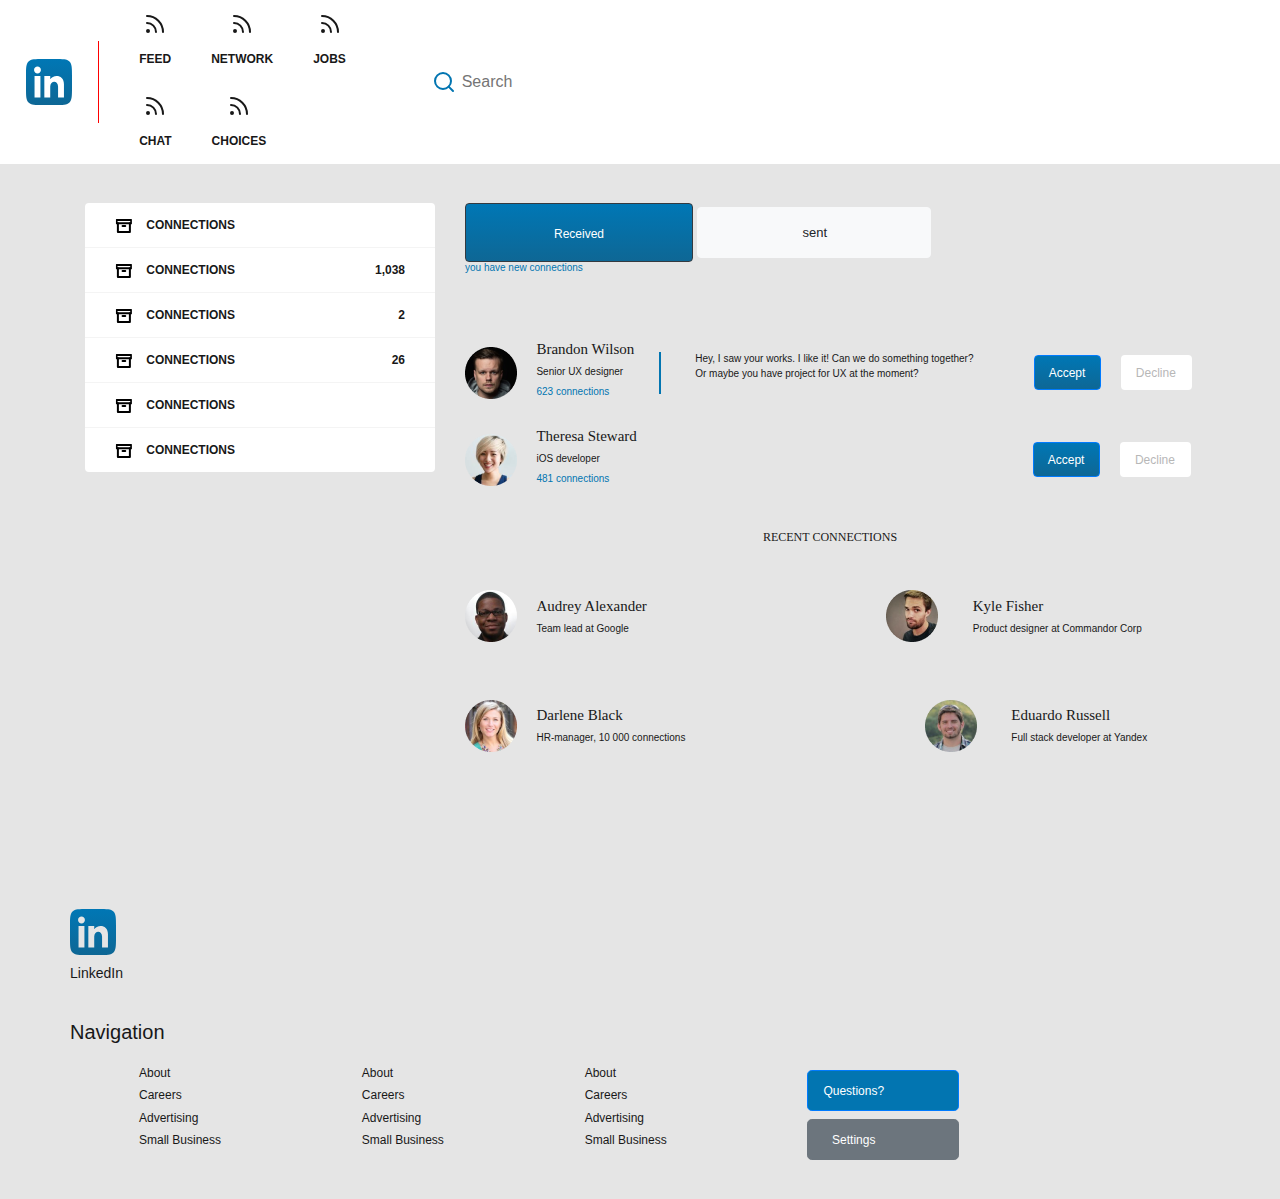
==== lesson/index.html @ 5f2b89ec "task-5 осаталось сделать нижнию часть" ====
<!DOCTYPE html>
<html lang="en">
<head>
    <meta charset="UTF-8">
    <meta http-equiv="X-UA-Compatible" content="IE=edge">
    <meta name="viewport" content="width=device-width, initial-scale=1.0">
    <link rel="stylesheet" href="bootstrap/bootstrap.css">
    <link rel="stylesheet" href="css/normalize.css">
    <link rel="stylesheet" href="css/style.css">
    <title>Box modal</title>
    </head>
<body>
    <header class="network-header">
        <div class="container-fluid">
            <div class="row no-gutters align-items-center">
                <div class="col">
                    <div class="network-header__logo">
                        <img src="img/logo.svg" alt="linkedin">
                    </div>
                    <!-- /.network-header__logo -->
                </div>
                <div class="col-3">
                    <ul class="nav">
                        <li class="nav-item network-menu">
                            <a class="nav-link active network-nav__link" href="#">
                                <svg class="network-header__svg" width="24" height="24" viewBox="0 0 24 24" fill="none" xmlns="http://www.w3.org/2000/svg">
                                    <path d="M4 11C6.38695 11 8.67613 11.9482 10.364 13.636C12.0518 15.3239 13 17.6131 13 20" stroke="#181818" stroke-width="2" stroke-linecap="round" stroke-linejoin="round"/>
                                    <path d="M4 4C8.24346 4 12.3131 5.68571 15.3137 8.68629C18.3143 11.6869 20 15.7565 20 20" stroke="#181818" stroke-width="2" stroke-linecap="round" stroke-linejoin="round"/>
                                    <path d="M5 20C5.55228 20 6 19.5523 6 19C6 18.4477 5.55228 18 5 18C4.44772 18 4 18.4477 4 19C4 19.5523 4.44772 20 5 20Z" stroke="#181818" stroke-width="2" stroke-linecap="round" stroke-linejoin="round"/>
                                </svg>
                                Feed
                            </a>
                        </li>
                        <li class="nav-item">
                            <a class="nav-link network-nav__link" href="#">
                                <svg class="network-header__svg" width="24" height="24" viewBox="0 0 24 24" fill="none" xmlns="http://www.w3.org/2000/svg">
                                    <path d="M4 11C6.38695 11 8.67613 11.9482 10.364 13.636C12.0518 15.3239 13 17.6131 13 20" stroke="#181818" stroke-width="2" stroke-linecap="round" stroke-linejoin="round"/>
                                    <path d="M4 4C8.24346 4 12.3131 5.68571 15.3137 8.68629C18.3143 11.6869 20 15.7565 20 20" stroke="#181818" stroke-width="2" stroke-linecap="round" stroke-linejoin="round"/>
                                    <path d="M5 20C5.55228 20 6 19.5523 6 19C6 18.4477 5.55228 18 5 18C4.44772 18 4 18.4477 4 19C4 19.5523 4.44772 20 5 20Z" stroke="#181818" stroke-width="2" stroke-linecap="round" stroke-linejoin="round"/>
                                </svg>
                                Network
                            </a>
                        </li>
                        <li class="nav-item">
                            <a class="nav-link network-nav__link" href="#">
                                <svg class="network-header__svg" width="24" height="24" viewBox="0 0 24 24" fill="none" xmlns="http://www.w3.org/2000/svg">
                                    <path d="M4 11C6.38695 11 8.67613 11.9482 10.364 13.636C12.0518 15.3239 13 17.6131 13 20" stroke="#181818" stroke-width="2" stroke-linecap="round" stroke-linejoin="round"/>
                                    <path d="M4 4C8.24346 4 12.3131 5.68571 15.3137 8.68629C18.3143 11.6869 20 15.7565 20 20" stroke="#181818" stroke-width="2" stroke-linecap="round" stroke-linejoin="round"/>
                                    <path d="M5 20C5.55228 20 6 19.5523 6 19C6 18.4477 5.55228 18 5 18C4.44772 18 4 18.4477 4 19C4 19.5523 4.44772 20 5 20Z" stroke="#181818" stroke-width="2" stroke-linecap="round" stroke-linejoin="round"/>
                                </svg>
                                Jobs
                            </a>
                        </li>
                        <li class="nav-item">
                            <a class="nav-link network-nav__link" href="#">
                                <svg class="network-header__svg" width="24" height="24" viewBox="0 0 24 24" fill="none" xmlns="http://www.w3.org/2000/svg">
                                    <path d="M4 11C6.38695 11 8.67613 11.9482 10.364 13.636C12.0518 15.3239 13 17.6131 13 20" stroke="#181818" stroke-width="2" stroke-linecap="round" stroke-linejoin="round"/>
                                    <path d="M4 4C8.24346 4 12.3131 5.68571 15.3137 8.68629C18.3143 11.6869 20 15.7565 20 20" stroke="#181818" stroke-width="2" stroke-linecap="round" stroke-linejoin="round"/>
                                    <path d="M5 20C5.55228 20 6 19.5523 6 19C6 18.4477 5.55228 18 5 18C4.44772 18 4 18.4477 4 19C4 19.5523 4.44772 20 5 20Z" stroke="#181818" stroke-width="2" stroke-linecap="round" stroke-linejoin="round"/>
                                </svg>
                                Chat
                            </a>
                        </li>
                        <li class="nav-item">
                            <a class="nav-link network-nav__link" href="#">
                                <svg class="network-header__svg" width="24" height="24" viewBox="0 0 24 24" fill="none" xmlns="http://www.w3.org/2000/svg">
                                    <path d="M4 11C6.38695 11 8.67613 11.9482 10.364 13.636C12.0518 15.3239 13 17.6131 13 20" stroke="#181818" stroke-width="2" stroke-linecap="round" stroke-linejoin="round"/>
                                    <path d="M4 4C8.24346 4 12.3131 5.68571 15.3137 8.68629C18.3143 11.6869 20 15.7565 20 20" stroke="#181818" stroke-width="2" stroke-linecap="round" stroke-linejoin="round"/>
                                    <path d="M5 20C5.55228 20 6 19.5523 6 19C6 18.4477 5.55228 18 5 18C4.44772 18 4 18.4477 4 19C4 19.5523 4.44772 20 5 20Z" stroke="#181818" stroke-width="2" stroke-linecap="round" stroke-linejoin="round"/>
                                </svg>
                                Choices
                            </a>
                        </li>
                    </ul>
                </div>
                <div class="col-8">
                    <input type="search" placeholder="Search">
                </div>
            </div>
        </div>
    </header>  
    <section class="network">
            <div class="container">
                <div class="row">
                    <div class="col-4">
                        <ul class="nav flex-column network-menu">
                            <li class="nav-item network-menu__item">
                              <a class="nav-link network-menu__link active" href="#">
                                <svg width="17" height="16" viewBox="0 0 17 16" fill="none">
                                    <g clip-path="url(#clip0)">
                                    <path d="M14.8896 5.33333V14H2.88965V5.33333" stroke="black" stroke-width="2" stroke-linecap="round" stroke-linejoin="round"/>
                                    <path d="M16.2231 2H1.5564V5.33333H16.2231V2Z" stroke="black" stroke-width="2" stroke-linecap="round" stroke-linejoin="round"/>
                                    <path d="M7.5564 8H10.2231" stroke="black" stroke-width="2" stroke-linecap="round" stroke-linejoin="round"/>
                                    </g>
                                    <defs>
                                    <clipPath id="clip0">
                                    <rect width="16" height="16" fill="white" transform="translate(0.889648)"/>
                                    </clipPath>
                                    </defs>
                                </svg>
                                Connections</a>
                            </li>
                            <li class="nav-item network-menu__item">
                              <a class="nav-link network-menu__link" href="#" active>
                                <svg width="17" height="16" viewBox="0 0 17 16" fill="none">
                                    <g clip-path="url(#clip0)">
                                    <path d="M14.8896 5.33333V14H2.88965V5.33333" stroke="black" stroke-width="2" stroke-linecap="round" stroke-linejoin="round"/>
                                    <path d="M16.2231 2H1.5564V5.33333H16.2231V2Z" stroke="black" stroke-width="2" stroke-linecap="round" stroke-linejoin="round"/>
                                    <path d="M7.5564 8H10.2231" stroke="black" stroke-width="2" stroke-linecap="round" stroke-linejoin="round"/>
                                    </g>
                                    <defs>
                                    <clipPath id="clip0">
                                    <rect width="16" height="16" fill="white" transform="translate(0.889648)"/>
                                    </clipPath>
                                    </defs>
                                </svg>   
                                Connections
                                <span>1,038</span>
                            </a>
                            </li>
                            <li class="nav-item item network-menu__item">
                              <a class="nav-link network-menu__link" href="#">
                                <svg width="17" height="16" viewBox="0 0 17 16" fill="none">
                                    <g clip-path="url(#clip0)">
                                    <path d="M14.8896 5.33333V14H2.88965V5.33333" stroke="black" stroke-width="2" stroke-linecap="round" stroke-linejoin="round"/>
                                    <path d="M16.2231 2H1.5564V5.33333H16.2231V2Z" stroke="black" stroke-width="2" stroke-linecap="round" stroke-linejoin="round"/>
                                    <path d="M7.5564 8H10.2231" stroke="black" stroke-width="2" stroke-linecap="round" stroke-linejoin="round"/>
                                    </g>
                                    <defs>
                                    <clipPath id="clip0">
                                    <rect width="16" height="16" fill="white" transform="translate(0.889648)"/>
                                    </clipPath>
                                    </defs>
                                </svg>   
                                Connections
                                <span>2</span>
                            </a>
                            </li>
                            <li class="nav-item item network-menu__item">
                                <a class="nav-link network-menu__link" href="#">
                                    <svg width="17" height="16" viewBox="0 0 17 16" fill="none">
                                        <g clip-path="url(#clip0)">
                                        <path d="M14.8896 5.33333V14H2.88965V5.33333" stroke="black" stroke-width="2" stroke-linecap="round" stroke-linejoin="round"/>
                                        <path d="M16.2231 2H1.5564V5.33333H16.2231V2Z" stroke="black" stroke-width="2" stroke-linecap="round" stroke-linejoin="round"/>
                                        <path d="M7.5564 8H10.2231" stroke="black" stroke-width="2" stroke-linecap="round" stroke-linejoin="round"/>
                                        </g>
                                        <defs>
                                        <clipPath id="clip0">
                                        <rect width="16" height="16" fill="white" transform="translate(0.889648)"/>
                                        </clipPath>
                                        </defs>
                                    </svg>  
                                    Connections
                                    <span>26</span>
                                </a>
                            </li>
                            <li class="nav-item item network-menu__item">
                                <a class="nav-link network-menu__link" href="#">
                                    <svg width="17" height="16" viewBox="0 0 17 16" fill="none">
                                        <g clip-path="url(#clip0)">
                                        <path d="M14.8896 5.33333V14H2.88965V5.33333" stroke="black" stroke-width="2" stroke-linecap="round" stroke-linejoin="round"/>
                                        <path d="M16.2231 2H1.5564V5.33333H16.2231V2Z" stroke="black" stroke-width="2" stroke-linecap="round" stroke-linejoin="round"/>
                                        <path d="M7.5564 8H10.2231" stroke="black" stroke-width="2" stroke-linecap="round" stroke-linejoin="round"/>
                                        </g>
                                        <defs>
                                        <clipPath id="clip0">
                                        <rect width="16" height="16" fill="white" transform="translate(0.889648)"/>
                                        </clipPath>
                                        </defs>
                                    </svg> 
                                    Connections</a>
                            </li>
                            <li class="nav-item item network-menu__item">
                                <a class="nav-link network-menu__link" href="#">
                                    <svg width="17" height="16" viewBox="0 0 17 16" fill="none">
                                        <g clip-path="url(#clip0)">
                                        <path d="M14.8896 5.33333V14H2.88965V5.33333" stroke="black" stroke-width="2" stroke-linecap="round" stroke-linejoin="round"/>
                                        <path d="M16.2231 2H1.5564V5.33333H16.2231V2Z" stroke="black" stroke-width="2" stroke-linecap="round" stroke-linejoin="round"/>
                                        <path d="M7.5564 8H10.2231" stroke="black" stroke-width="2" stroke-linecap="round" stroke-linejoin="round"/>
                                        </g>
                                        <defs>
                                        <clipPath id="clip0">
                                        <rect width="16" height="16" fill="white" transform="translate(0.889648)"/>
                                        </clipPath>
                                        </defs>
                                    </svg>
                                    Connections</a>
                            </li>
                        </ul>
                    </div>
                    
    
                    <div class="col-8">
                        <div class="received">
                            <button type="button" class="btn btn-dark">Received</button>
                            <button type="button-" class="btn btn-light">sent</button>
                        </div>
                        <div class="new_connections">
                            <h6>you have new connections</h6>
                        </div>
                        <div class="profile">
                            <img src="img/brandon.png" alt="">
                                <div class="data">
                                    <h3>Brandon Wilson</h3>
                                    <h5>Senior UX designer</h5>
                                    <h6>623 connections</h6>
                                </div>
                            <img src="img/line.png" alt="">
                                <div class="message"><p>Hey, I saw your works. I like it! Can we do something together? Or maybe you have project for UX at the moment?</p>
                                </div>
                            <button type="button" class="btn btn-primary">Accept</button>
                            <button type="button" class="btn btn-link">Decline</button>
                        </div>
                        <div class="profile">
                            <img src="img/theresa.png" alt="">
                                <div class="data-2">
                                    <h3>Theresa Steward</h3>
                                    <h5>iOS developer</h5>
                                    <h6>481 connections</h6>
                                </div>
                            
                                <div class="message">
                                </div>
                            <button type="button" class="btn btn-primary">Accept</button>
                            <button type="button" class="btn btn-link">Decline</button>
                        </div>
                        <div class="recent_connections">
                            <span>recent connections</span>
                        </div>
                        <div class="past_profile">
                            <img src="img/audrey.png" alt="">
                            <div class="data-first">
                                <h3>Audrey Alexander</h3>
                                <h5>Team lead at Google</h5>
                            </div>    
                            <img src="img/darlene.png" alt="">
                            <div class="data-second">
                                <h3>Kyle Fisher</h3>
                                <h5>Product designer at Commandor Corp</h5>
                            </div>    
                        </div>
                        <div class="past_profile">
                            <img src="img/kyle.png" alt="">
                            <div class="data-first">
                                <h3>Darlene Black</h3>
                                <h5>HR-manager, 10 000 connections</h5>
                            </div>    
                            <img src="img/eduardo.png" alt="">
                            <div class="data-second">
                                <h3>Eduardo Russell</h3>
                                <h5>Full stack developer at Yandex</h5>
                            </div>    
                        </div>
                    </div>
                    <div class="end">
                        <div class="LinkedIn">
                            <img src="img/logo.svg" alt="">
                            <p>LinkedIn</p>
                        </div>
                        <div class="navigation">
                            <h1>Navigation</h1>
                            <div class="seting">
                                <h1>About</h1>
                                <h1>Careers</h1>
                                <h1>Advertising</h1>
                                <h1>Small Business</h1>
                            </div>
                            <div class="seting">
                                <h1>About</h1>
                                <h1>Careers</h1>
                                <h1>Advertising</h1>
                                <h1>Small Business</h1>
                            </div>
                            <div class="seting">
                                <h1>About</h1>
                                <h1>Careers</h1>
                                <h1>Advertising</h1>
                                <h1>Small Business</h1>
                            </div>
                            <div class="seting">
                                <button type="button" class="btn btn-primary btn-lg btn-block">Questions?</button>
                                <button type="button" class="btn btn-secondary btn-lg btn-block">Settings   </button>
                            </div>
                            <div class="seting">
                                
                            </div>
                        </div>
                    </div>
                </div>
                
            </div>
        
    </section>
    <!-- /.section -->
    
</body>
</html>
---- lesson/css/style.css ----
body {
	background-color: #E5E5E5;
	font-family: "GothamPro-Medium", sans-serif;
	color: #181818;
}

/* блок с шапкой и меню */
.network-header {
	background-color: #ffffff;
}
.network-header__logo {
	text-align: center;
	border-right: 1px solid red;
	padding: 18px 0;
	margin-right: 20px;
}
.network-nav:nth-child(5) > a {
	margin: 0 40px 0 0;
	border-right: 1px solid red;
}
.network-nav__link {
	padding: 12px 0;
	margin: 0 20px;
	font-size: 12px;
    font-weight: 600;
    text-transform: uppercase;
	color: #181818;
	border-bottom: 2px solid transparent;
}
.network-nav__link:hover {
	border-bottom: 2px solid #0275B1;
	padding-top: 12px;
	padding-bottom: 12px;
}
.network-header__svg {
	display: block;
	margin: 0 auto 14px auto;
}

input[type="search"] {
    background-image: url(../img/search.svg);
    background-repeat: no-repeat;
    padding: 28px 30px;
    background-position-y: center;
	border: 0;
	outline: none;
}


/* блок с вертикальными пунктами меню */
.network {
	padding: 39px 0;
}

.network-menu {
	background-color: #ffffff;
	border-radius: 4px;
	overflow: hidden;
}

.network-menu__link {
	padding: 13px 30px;
	border-bottom: 1px solid #F4F4F4;
	color: #181818;
	font-size: 12px;
	font-weight: 600;
	text-transform: uppercase;
	position: relative;
}

.network-menu__link span {
	position: absolute;
	right: 30px;
}

.network-menu__link:hover,
.network-menu__link:focus {
	padding: 13px 20px;
	border-left: 10px solid #0275B1;
}

.network-menu :nth-child(6) a {
	border-bottom: 0;
}

svg {
	margin-right: 11px;
}

.network-menu__item:hover svg path,
.network-menu__item:hover .network-menu__link {
	stroke: #747474;
	color: #747474;
}

.network-menu__link:focus svg path,
.network-menu__link:focus {
	stroke: #747474;
	color: #747474;
}
.col-8{
	
}
button.btn.btn-dark{
	font-size: 12px;
	padding: 21px 88px 18px 88px;
	background: linear-gradient(180deg, #0077B5 0%, #0E6795 100%);
}
button.btn.btn-light{
	padding: 15px 103px 14px 104px;
	font-size: 13px;
}
.new_connections{
	/* width: 850px; */
	height: 50px;

}
.profile{
	display: inline-block;
	margin-top: 10px;
}
.data{
	display: inline-block;
	position: relative;
	bottom: -18px;
	margin-right: 20px;
}
.message{
width: 300px;
height: 45px;
font-size: 10px;
display: inline-block;
margin-left: 15px;
margin-right: 34px;
padding-right: 10px;
}
button.btn.btn-primary{
	background: linear-gradient(180deg, #0077B5 0%, #0E6795 100%);
	font-size: 12px;
	padding: 8px 15px 7px 14px;
}
button.btn.btn-link{
	font-size: 12px;
	background: #FFFFFF;
	color: #B7B7B7;
	padding: 8px 15px 7px 14px;
	margin-left: 15px;
}
img{
	margin-right: 15px;
}
h3{font-size: 15px; font-family: Gotham Pro;}
h5{font-size: 10px;}
h6{
	font-size: 10px;
	color: #0275B1;
}
.data-2{
	display: inline-block;
	position: relative;
	bottom: -18px;
	margin-right: 38px;
}
.recent_connections{
	position: relative;
	text-align: center;
	margin-top: 42px;
	margin-bottom: 40px;
	font-size: 12px;
	text-transform: uppercase;
	font-family: Gotham Pro;
}
.past_profile{
	display: inline-block;
	margin-bottom: 53px;
}
.data-first{
	display: inline-block;
	margin-right: 235px;
	position: relative;
	bottom: -11px;	
}
.data-second{
	display: inline-block;
	margin-left: 15px;
	position: relative;
	bottom: -11px;
}
.end{
	margin-top: 104px;
	display: inline-block;
}
.LinkedIn{
	display: inline-block;
	font-size: 14px;
	line-height: 36px;
}
.navigation{
	display: inline-block;
	font-size: 10px;
	line-height: 11px;
	position: relative;
	bottom: 0px;
}
.seting{
	font-size: 6px;
	display: inline-block;
	margin-left: 69px;
	margin-right: 69px;
}
button.btn.btn-primary.btn-lg.btn-block{
	font-size: 12px;
	padding: 11px 74px 10px 15px;
	background: #0275B1;
}
button.btn.btn-secondary.btn-lg.btn-block{
	font-size: 12px;
	padding: 11px 74px 10px 15px;
}
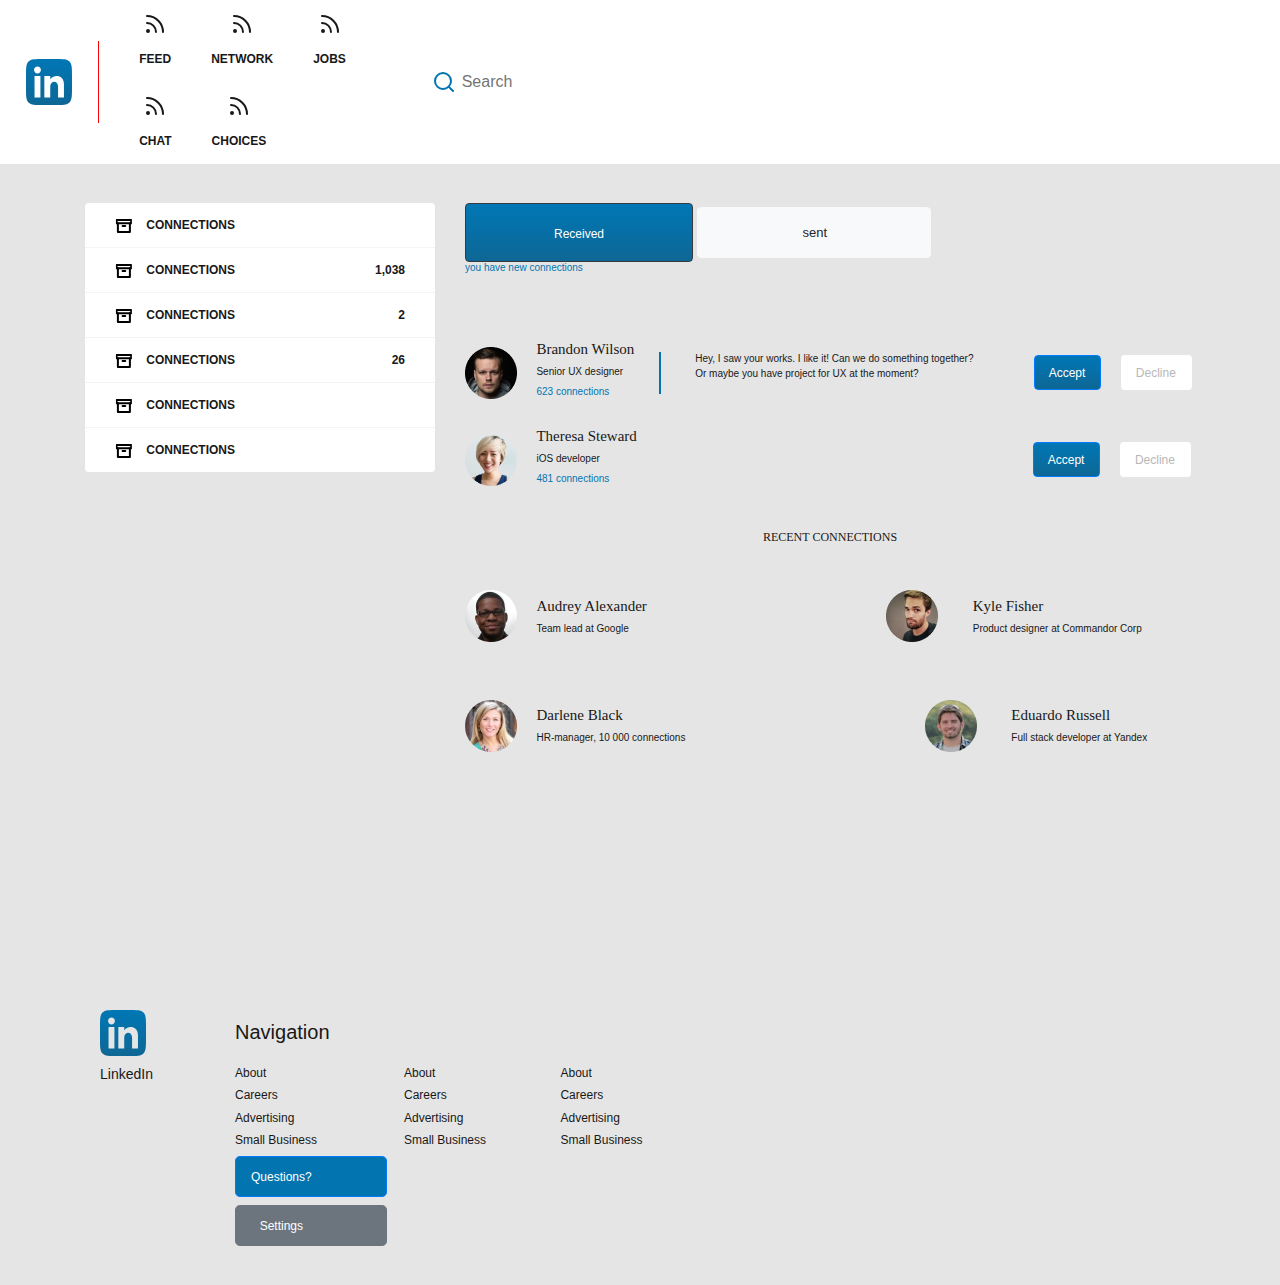
==== commit 6e427d0f: "task-5" ====
--- a/lesson/index.html
+++ b/lesson/index.html
@@ -252,40 +252,44 @@
                             </div>    
                         </div>
                     </div>
-                    <div class="end">
-                        <div class="LinkedIn">
+                    
+                </div>
+                <div class="end">
+                    <div class="col-1">
                             <img src="img/logo.svg" alt="">
                             <p>LinkedIn</p>
-                        </div>
-                        <div class="navigation">
-                            <h1>Navigation</h1>
-                            <div class="seting">
-                                <h1>About</h1>
-                                <h1>Careers</h1>
-                                <h1>Advertising</h1>
-                                <h1>Small Business</h1>
-                            </div>
-                            <div class="seting">
-                                <h1>About</h1>
-                                <h1>Careers</h1>
-                                <h1>Advertising</h1>
-                                <h1>Small Business</h1>
-                            </div>
-                            <div class="seting">
-                                <h1>About</h1>
-                                <h1>Careers</h1>
-                                <h1>Advertising</h1>
-                                <h1>Small Business</h1>
-                            </div>
-                            <div class="seting">
-                                <button type="button" class="btn btn-primary btn-lg btn-block">Questions?</button>
-                                <button type="button" class="btn btn-secondary btn-lg btn-block">Settings   </button>
-                            </div>
-                            <div class="seting">
-                                
-                            </div>
-                        </div>
-                    </div>
+                    </div>
+                    <div class="col-11">
+                        
+                        <div class="seting">
+                            <div class="navigation">
+                                <h1>Navigation</h1>
+                            </div>  
+                            <h1>About</h1>
+                            <h1>Careers</h1>
+                            <h1>Advertising</h1>
+                            <h1>Small Business</h1>
+                        </div>
+                        <div class="seting">
+                            <h1>About</h1>
+                            <h1>Careers</h1>
+                            <h1>Advertising</h1>
+                            <h1>Small Business</h1>
+                        </div>
+                        <div class="seting">
+                            <h1>About</h1>
+                            <h1>Careers</h1>
+                            <h1>Advertising</h1>
+                            <h1>Small Business</h1>
+                        </div>
+                        <div class="seting">
+                            <button type="button" class="btn btn-primary btn-lg btn-block">Questions?</button>
+                            <button type="button" class="btn btn-secondary btn-lg btn-block">Settings   </button>
+                        </div>
+                       
+                    </div>
+                   
+            
                 </div>
                 
             </div>
--- a/lesson/css/style.css
+++ b/lesson/css/style.css
@@ -190,10 +190,12 @@
 	margin-top: 104px;
 	display: inline-block;
 }
-.LinkedIn{
+.col-1{
 	display: inline-block;
 	font-size: 14px;
 	line-height: 36px;
+	position: relative;
+	bottom: -101px;
 }
 .navigation{
 	display: inline-block;
@@ -205,8 +207,8 @@
 .seting{
 	font-size: 6px;
 	display: inline-block;
-	margin-left: 69px;
-	margin-right: 69px;
+	margin-left: 35px;
+	margin-right: 35px;
 }
 button.btn.btn-primary.btn-lg.btn-block{
 	font-size: 12px;
@@ -217,5 +219,8 @@
 	font-size: 12px;
 	padding: 11px 74px 10px 15px;
 }
-
-
+.col-11{
+	position: relative;
+	right: -100px;
+}
+
